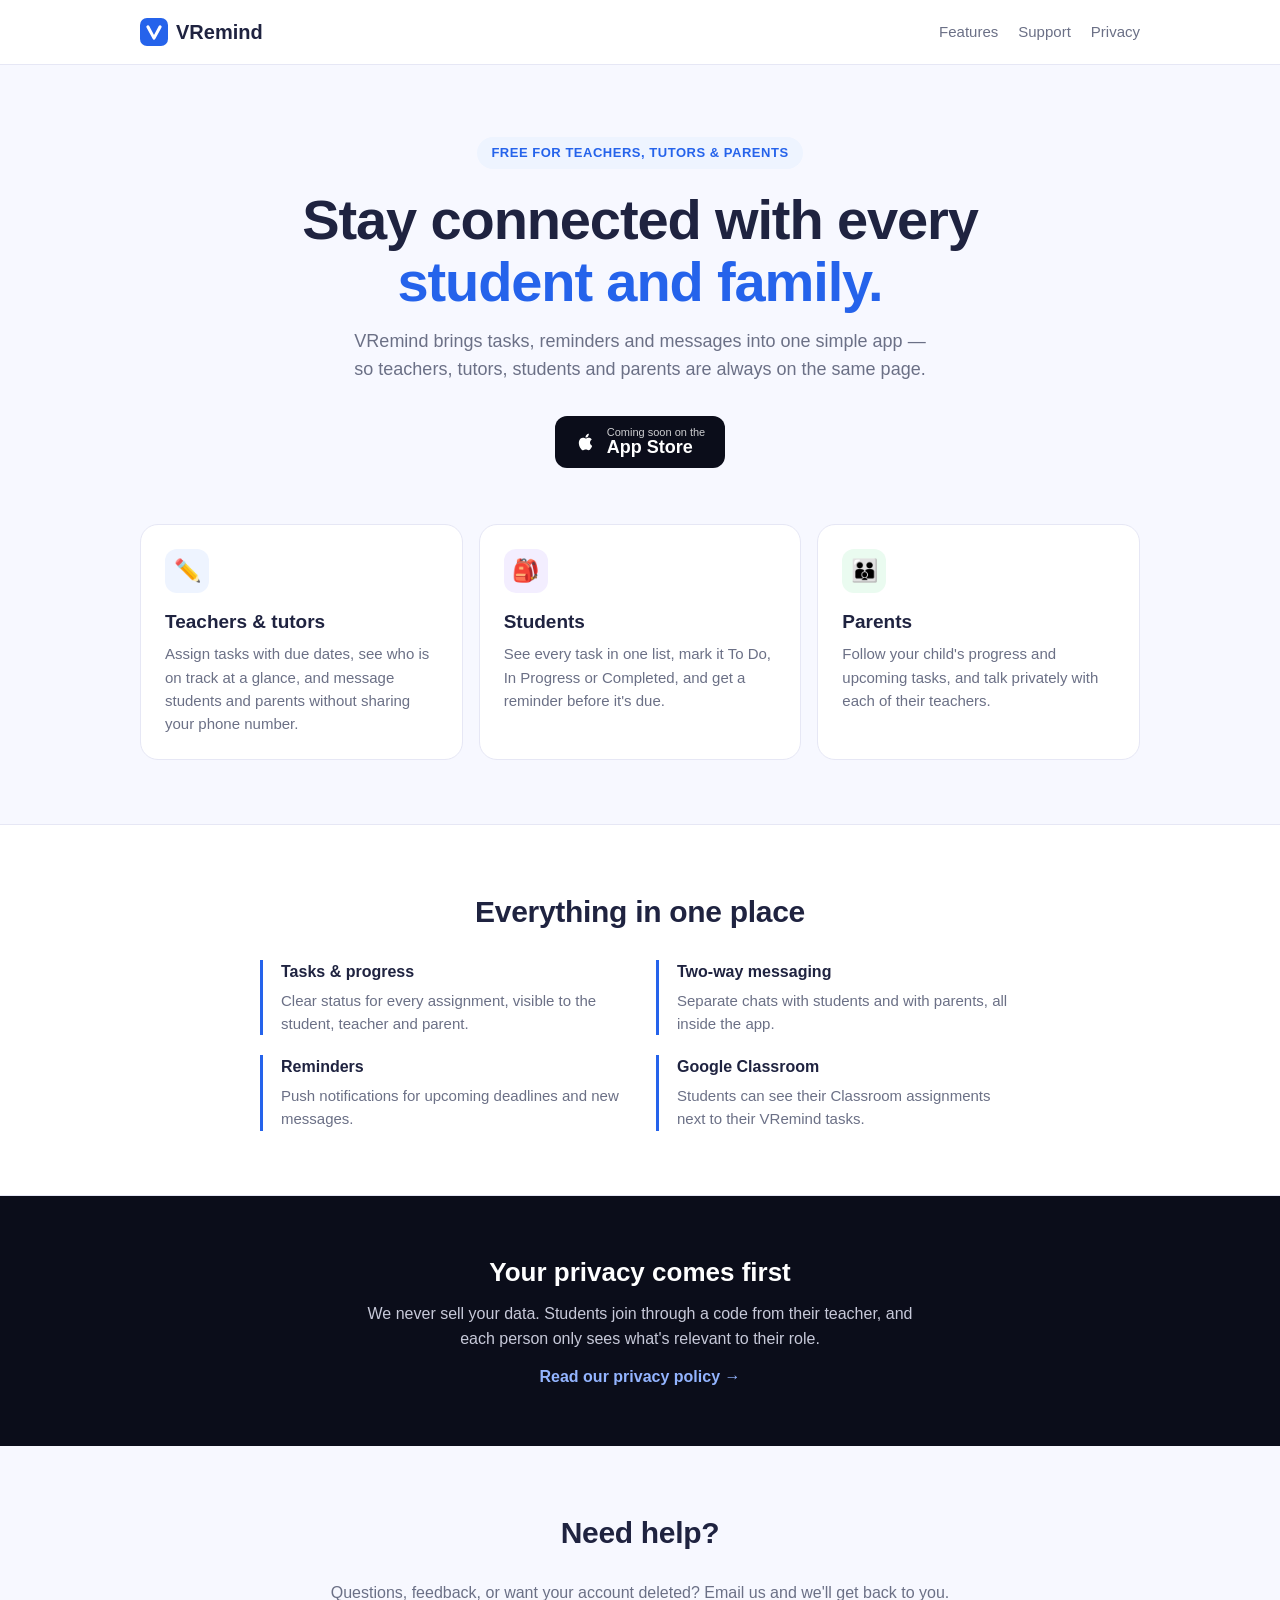
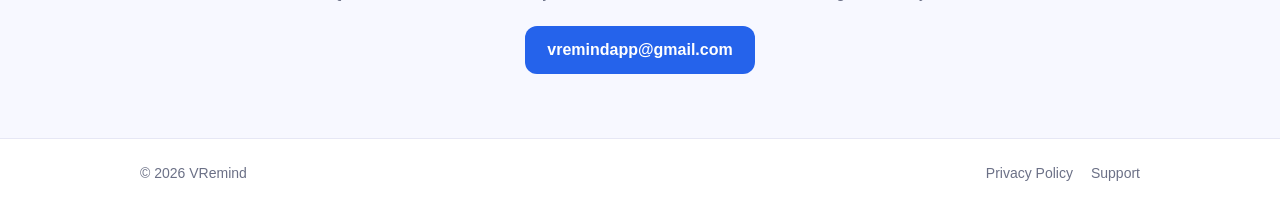
==== index.html @ 881593c6 "Add simple VRemind landing page and privacy policy Co-Authored-By: Claude Opus 5.5 <noreply@anthropi" ====
<!DOCTYPE html>
<html lang="en">
<head>
  <meta charset="UTF-8" />
  <meta name="viewport" content="width=device-width, initial-scale=1" />
  <title>VRemind — Stay connected with every student and family</title>
  <meta name="description" content="VRemind helps teachers, tutors, students and parents stay on the same page with tasks, reminders and two-way messaging. Free for teachers, tutors and parents." />
  <link rel="icon" href="favicon.svg" type="image/svg+xml" />
  <link rel="stylesheet" href="styles.css" />
</head>
<body>
  <header class="nav">
    <div class="wrap nav-inner">
      <a href="/" class="brand"><img src="favicon.svg" alt="" width="28" height="28" />VRemind</a>
      <nav class="nav-links">
        <a href="#features">Features</a>
        <a href="#support">Support</a>
        <a href="privacy.html">Privacy</a>
      </nav>
    </div>
  </header>

  <main>
    <section class="hero">
      <div class="wrap">
        <span class="pill">Free for teachers, tutors &amp; parents</span>
        <h1>Stay connected with every <span class="accent">student and family.</span></h1>
        <p class="lead">
          VRemind brings tasks, reminders and messages into one simple app — so teachers,
          tutors, students and parents are always on the same page.
        </p>
        <div class="cta">
          <span class="store-badge" aria-label="Coming soon on the App Store">
            <svg viewBox="0 0 24 24" width="22" height="22" aria-hidden="true"><path fill="currentColor" d="M16.37 12.6c-.02-2.26 1.85-3.35 1.93-3.4-1.05-1.54-2.69-1.75-3.27-1.77-1.39-.14-2.72.82-3.42.82-.71 0-1.8-.8-2.96-.78-1.52.02-2.92.89-3.7 2.25-1.58 2.74-.4 6.8 1.13 9.02.75 1.09 1.64 2.3 2.8 2.26 1.13-.05 1.55-.73 2.91-.73 1.36 0 1.74.73 2.93.71 1.21-.02 1.98-1.1 2.72-2.2.86-1.26 1.21-2.48 1.23-2.54-.03-.01-2.36-.9-2.38-3.58zM14.14 5.95c.62-.76 1.04-1.8.93-2.85-.9.04-1.99.6-2.63 1.35-.58.66-1.08 1.73-.95 2.75 1 .08 2.03-.51 2.65-1.25z"/></svg>
            <span><small>Coming soon on the</small>App Store</span>
          </span>
        </div>
      </div>
    </section>

    <section class="roles wrap" aria-label="Who it's for">
      <article class="card">
        <div class="icon blue">✏️</div>
        <h2>Teachers &amp; tutors</h2>
        <p>Assign tasks with due dates, see who is on track at a glance, and message students and parents without sharing your phone number.</p>
      </article>
      <article class="card">
        <div class="icon purple">🎒</div>
        <h2>Students</h2>
        <p>See every task in one list, mark it To Do, In Progress or Completed, and get a reminder before it's due.</p>
      </article>
      <article class="card">
        <div class="icon green">👪</div>
        <h2>Parents</h2>
        <p>Follow your child's progress and upcoming tasks, and talk privately with each of their teachers.</p>
      </article>
    </section>

    <section id="features" class="features">
      <div class="wrap">
        <h2 class="section-title">Everything in one place</h2>
        <ul class="feature-list">
          <li><strong>Tasks &amp; progress</strong><span>Clear status for every assignment, visible to the student, teacher and parent.</span></li>
          <li><strong>Two-way messaging</strong><span>Separate chats with students and with parents, all inside the app.</span></li>
          <li><strong>Reminders</strong><span>Push notifications for upcoming deadlines and new messages.</span></li>
          <li><strong>Google Classroom</strong><span>Students can see their Classroom assignments next to their VRemind tasks.</span></li>
        </ul>
      </div>
    </section>

    <section class="privacy-band">
      <div class="wrap">
        <h2>Your privacy comes first</h2>
        <p>We never sell your data. Students join through a code from their teacher, and each person only sees what's relevant to their role.</p>
        <a href="privacy.html" class="link">Read our privacy policy →</a>
      </div>
    </section>

    <section id="support" class="support wrap">
      <h2 class="section-title">Need help?</h2>
      <p>Questions, feedback, or want your account deleted? Email us and we'll get back to you.</p>
      <a class="btn" href="mailto:vremindapp@gmail.com">vremindapp@gmail.com</a>
    </section>
  </main>

  <footer class="footer">
    <div class="wrap footer-inner">
      <span>© <span id="year">2026</span> VRemind</span>
      <nav>
        <a href="privacy.html">Privacy Policy</a>
        <a href="#support">Support</a>
      </nav>
    </div>
  </footer>
  <script>document.getElementById('year').textContent = new Date().getFullYear();</script>
</body>
</html>
---- styles.css ----
:root {
  --bg: #f7f8ff;
  --surface: #ffffff;
  --text: #1f2340;
  --muted: #6b7086;
  --border: #e6e7f5;
  --blue: #2563eb;
  --blue-soft: #eef4ff;
  --dark: #0b0d1a;
}

* { box-sizing: border-box; }

body {
  margin: 0;
  font-family: -apple-system, BlinkMacSystemFont, "Segoe UI", Roboto, Helvetica, Arial, sans-serif;
  background: var(--bg);
  color: var(--text);
  line-height: 1.55;
  -webkit-font-smoothing: antialiased;
}

a { color: inherit; }

.wrap { max-width: 1040px; margin: 0 auto; padding: 0 20px; }

/* Nav */
.nav { background: var(--surface); border-bottom: 1px solid var(--border); position: sticky; top: 0; z-index: 10; }
.nav-inner { display: flex; align-items: center; justify-content: space-between; height: 64px; }
.brand { display: flex; align-items: center; gap: 8px; font-weight: 800; font-size: 20px; text-decoration: none; }
.nav-links { display: flex; gap: 20px; }
.nav-links a { text-decoration: none; color: var(--muted); font-size: 15px; font-weight: 500; }
.nav-links a:hover { color: var(--blue); }

/* Hero */
.hero { text-align: center; padding: 72px 0 56px; }
.pill { display: inline-block; background: var(--blue-soft); color: var(--blue); font-weight: 700; font-size: 13px; letter-spacing: .04em; text-transform: uppercase; padding: 6px 14px; border-radius: 999px; }
.hero h1 { font-size: clamp(34px, 6vw, 56px); line-height: 1.1; margin: 20px auto 16px; max-width: 760px; letter-spacing: -0.02em; }
.accent { color: var(--blue); }
.lead { font-size: 18px; color: var(--muted); max-width: 580px; margin: 0 auto; }
.cta { margin-top: 32px; display: flex; justify-content: center; }
.store-badge { display: inline-flex; align-items: center; gap: 10px; background: var(--dark); color: #fff; padding: 10px 20px; border-radius: 12px; text-align: left; }
.store-badge span { display: flex; flex-direction: column; font-size: 18px; font-weight: 600; line-height: 1.1; }
.store-badge small { font-size: 11px; font-weight: 400; opacity: .8; }

/* Roles */
.roles { display: grid; grid-template-columns: repeat(3, 1fr); gap: 16px; padding-bottom: 64px; }
.card { background: var(--surface); border: 1px solid var(--border); border-radius: 18px; padding: 24px; }
.card h2 { font-size: 19px; margin: 14px 0 6px; }
.card p { margin: 0; color: var(--muted); font-size: 15px; }
.icon { width: 44px; height: 44px; border-radius: 12px; display: grid; place-items: center; font-size: 22px; }
.icon.blue { background: #eef4ff; }
.icon.purple { background: #f3eeff; }
.icon.green { background: #eafbf0; }

/* Features */
.features { background: var(--surface); border-top: 1px solid var(--border); border-bottom: 1px solid var(--border); padding: 64px 0; }
.section-title { font-size: 30px; margin: 0 0 24px; text-align: center; letter-spacing: -0.01em; }
.feature-list { list-style: none; padding: 0; margin: 0 auto; max-width: 760px; display: grid; grid-template-columns: repeat(2, 1fr); gap: 20px 32px; }
.feature-list li { display: flex; flex-direction: column; gap: 4px; padding-left: 18px; border-left: 3px solid var(--blue); }
.feature-list span { color: var(--muted); font-size: 15px; }

/* Privacy band */
.privacy-band { background: var(--dark); color: #fff; text-align: center; padding: 56px 0; }
.privacy-band h2 { font-size: 26px; margin: 0 0 10px; }
.privacy-band p { color: #c7c9d9; max-width: 560px; margin: 0 auto 14px; }
.privacy-band .link { color: #93b4ff; font-weight: 600; text-decoration: none; }

/* Support */
.support { text-align: center; padding: 64px 20px; }
.support p { color: var(--muted); margin: 0 0 20px; }
.btn { display: inline-block; background: var(--blue); color: #fff; text-decoration: none; font-weight: 700; padding: 12px 22px; border-radius: 12px; }
.btn:hover { background: #1d4ed8; }

/* Footer */
.footer { border-top: 1px solid var(--border); background: var(--surface); padding: 24px 0; font-size: 14px; color: var(--muted); }
.footer-inner { display: flex; justify-content: space-between; align-items: center; gap: 12px; flex-wrap: wrap; }
.footer nav { display: flex; gap: 18px; }
.footer a { text-decoration: none; }
.footer a:hover { color: var(--blue); }

/* Privacy page */
.doc { max-width: 760px; padding-top: 48px; padding-bottom: 64px; }
.doc h1 { font-size: 36px; margin: 0 0 4px; }
.doc .updated { color: var(--muted); font-size: 14px; margin: 0 0 32px; }
.doc h2 { font-size: 20px; margin: 32px 0 8px; }
.doc p, .doc li { color: #3a3f5c; }
.doc code { background: var(--blue-soft); color: var(--blue); padding: 2px 6px; border-radius: 6px; font-size: 14px; }

@media (max-width: 760px) {
  .roles { grid-template-columns: 1fr; }
  .feature-list { grid-template-columns: 1fr; }
  .nav-links { gap: 14px; }
  .nav-links a[href="#features"] { display: none; }
  .hero { padding: 48px 0 40px; }
}
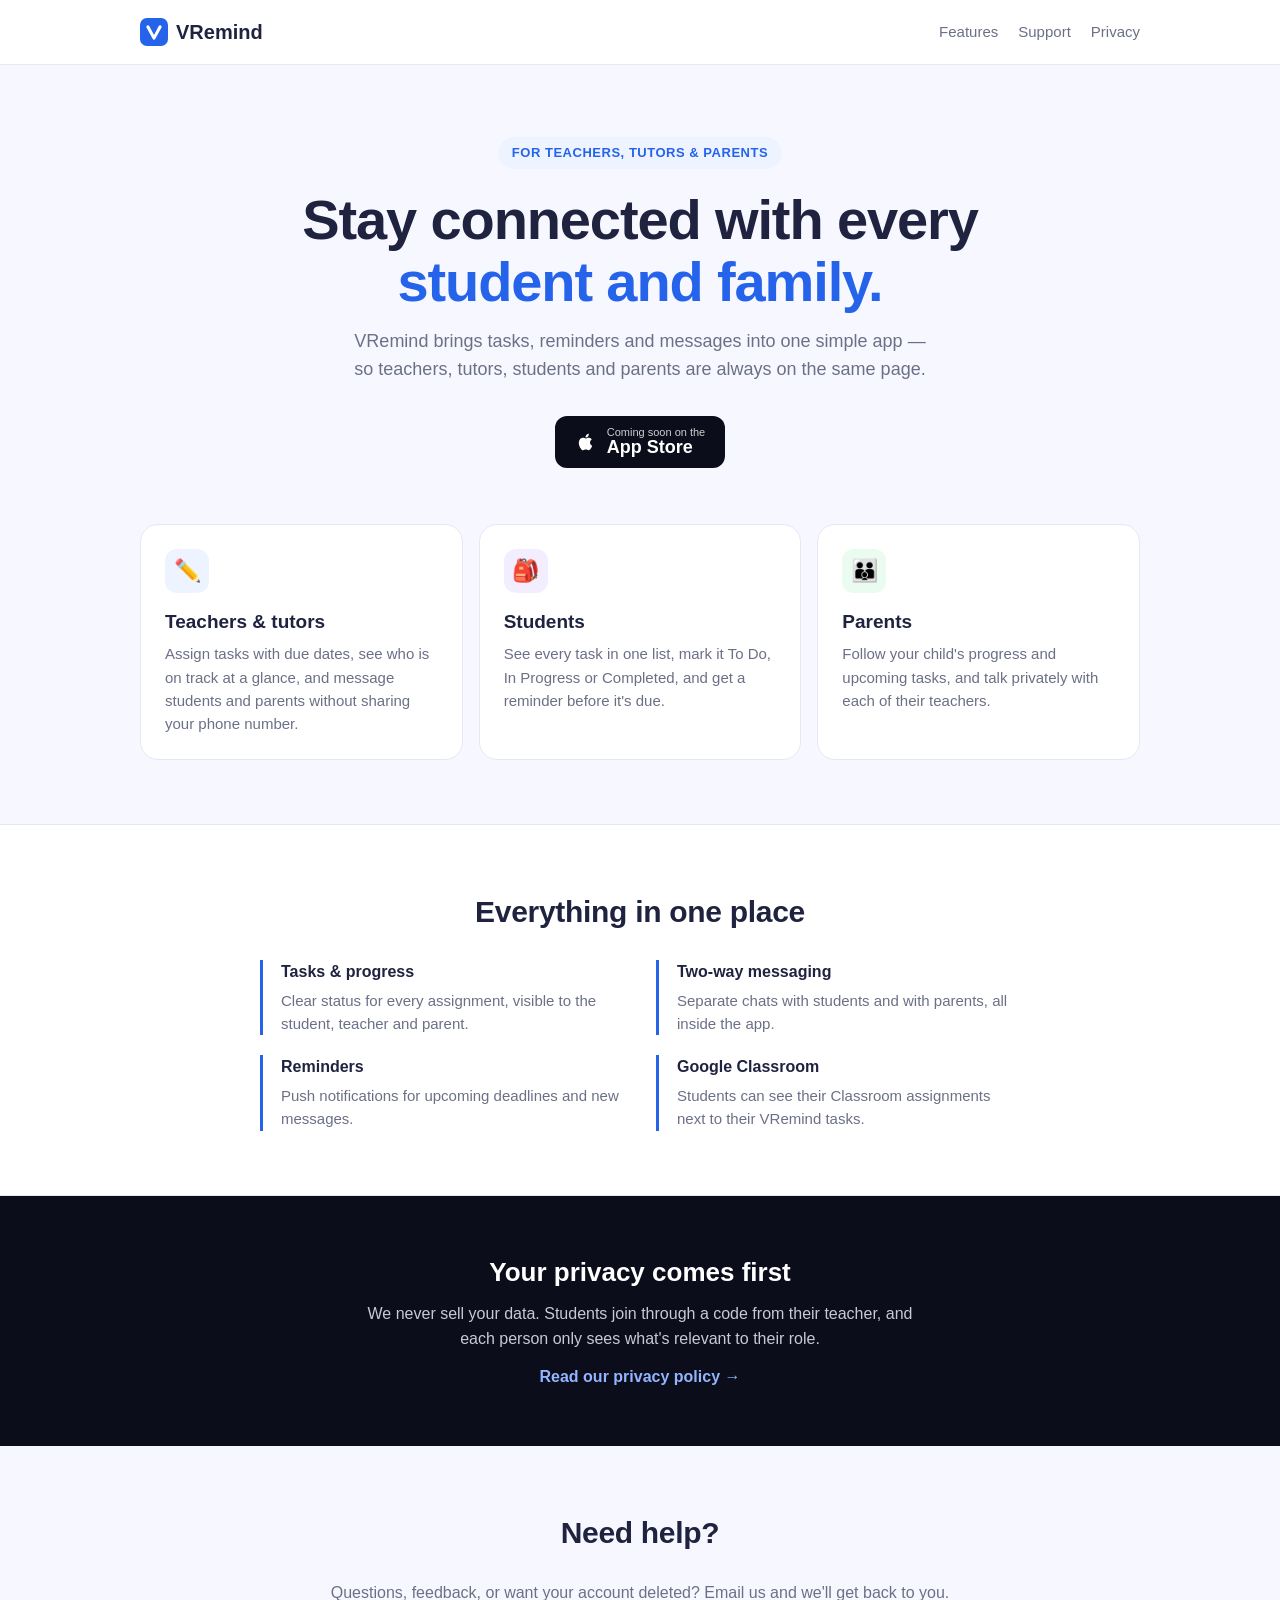
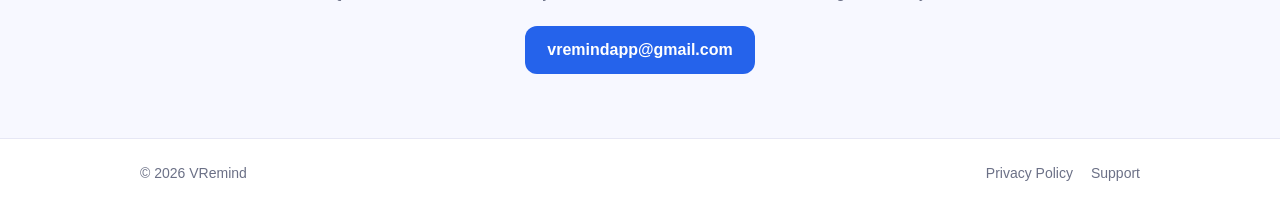
==== commit 7c6ebcc6: "Remove "Free" wording from the landing page Co-Authored-By: Claude Opus 5.5 <noreply@anthropic.com>" ====
--- a/index.html
+++ b/index.html
@@ -4,7 +4,7 @@
   <meta charset="UTF-8" />
   <meta name="viewport" content="width=device-width, initial-scale=1" />
   <title>VRemind — Stay connected with every student and family</title>
-  <meta name="description" content="VRemind helps teachers, tutors, students and parents stay on the same page with tasks, reminders and two-way messaging. Free for teachers, tutors and parents." />
+  <meta name="description" content="VRemind helps teachers, tutors, students and parents stay on the same page with tasks, reminders and two-way messaging." />
   <link rel="icon" href="favicon.svg" type="image/svg+xml" />
   <link rel="stylesheet" href="styles.css" />
 </head>
@@ -23,7 +23,7 @@
   <main>
     <section class="hero">
       <div class="wrap">
-        <span class="pill">Free for teachers, tutors &amp; parents</span>
+        <span class="pill">For teachers, tutors &amp; parents</span>
         <h1>Stay connected with every <span class="accent">student and family.</span></h1>
         <p class="lead">
           VRemind brings tasks, reminders and messages into one simple app — so teachers,
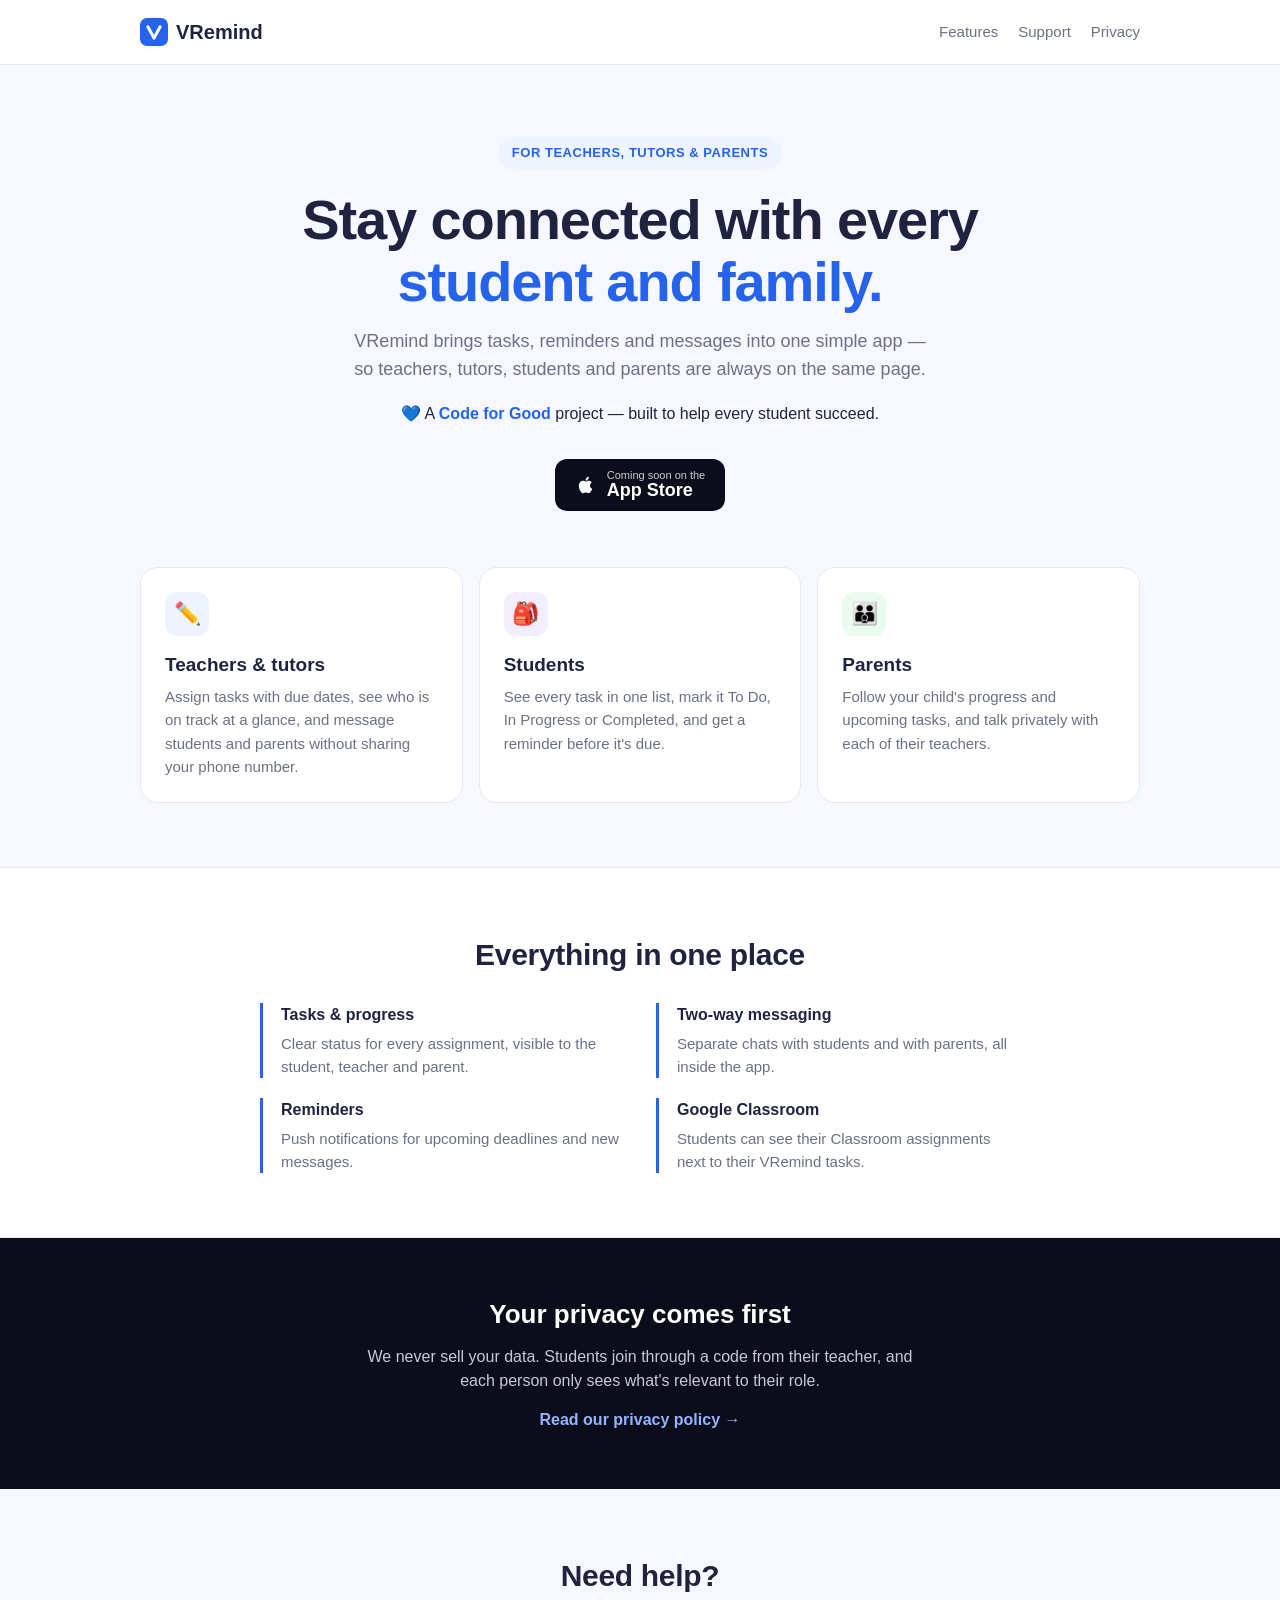
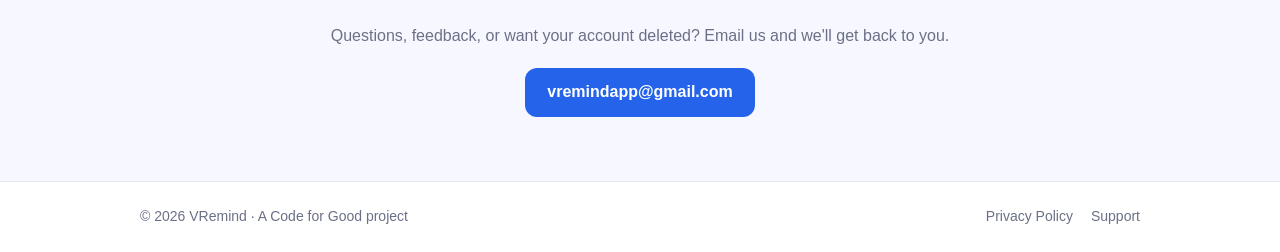
==== commit 0fc91f4d: "Add Code for Good line to the hero and footer Co-Authored-By: Claude Opus 5.5 <noreply@anthropic.com" ====
--- a/index.html
+++ b/index.html
@@ -29,6 +29,7 @@
           VRemind brings tasks, reminders and messages into one simple app — so teachers,
           tutors, students and parents are always on the same page.
         </p>
+        <p class="mission">💙 A <strong>Code for Good</strong> project — built to help every student succeed.</p>
         <div class="cta">
           <span class="store-badge" aria-label="Coming soon on the App Store">
             <svg viewBox="0 0 24 24" width="22" height="22" aria-hidden="true"><path fill="currentColor" d="M16.37 12.6c-.02-2.26 1.85-3.35 1.93-3.4-1.05-1.54-2.69-1.75-3.27-1.77-1.39-.14-2.72.82-3.42.82-.71 0-1.8-.8-2.96-.78-1.52.02-2.92.89-3.7 2.25-1.58 2.74-.4 6.8 1.13 9.02.75 1.09 1.64 2.3 2.8 2.26 1.13-.05 1.55-.73 2.91-.73 1.36 0 1.74.73 2.93.71 1.21-.02 1.98-1.1 2.72-2.2.86-1.26 1.21-2.48 1.23-2.54-.03-.01-2.36-.9-2.38-3.58zM14.14 5.95c.62-.76 1.04-1.8.93-2.85-.9.04-1.99.6-2.63 1.35-.58.66-1.08 1.73-.95 2.75 1 .08 2.03-.51 2.65-1.25z"/></svg>
@@ -85,7 +86,7 @@
 
   <footer class="footer">
     <div class="wrap footer-inner">
-      <span>© <span id="year">2026</span> VRemind</span>
+      <span>© <span id="year">2026</span> VRemind · A Code for Good project</span>
       <nav>
         <a href="privacy.html">Privacy Policy</a>
         <a href="#support">Support</a>
--- a/styles.css
+++ b/styles.css
@@ -94,3 +94,6 @@
   .nav-links a[href="#features"] { display: none; }
   .hero { padding: 48px 0 40px; }
 }
+
+.mission { margin: 18px auto 0; color: var(--text); font-size: 16px; }
+.mission strong { color: var(--blue); }
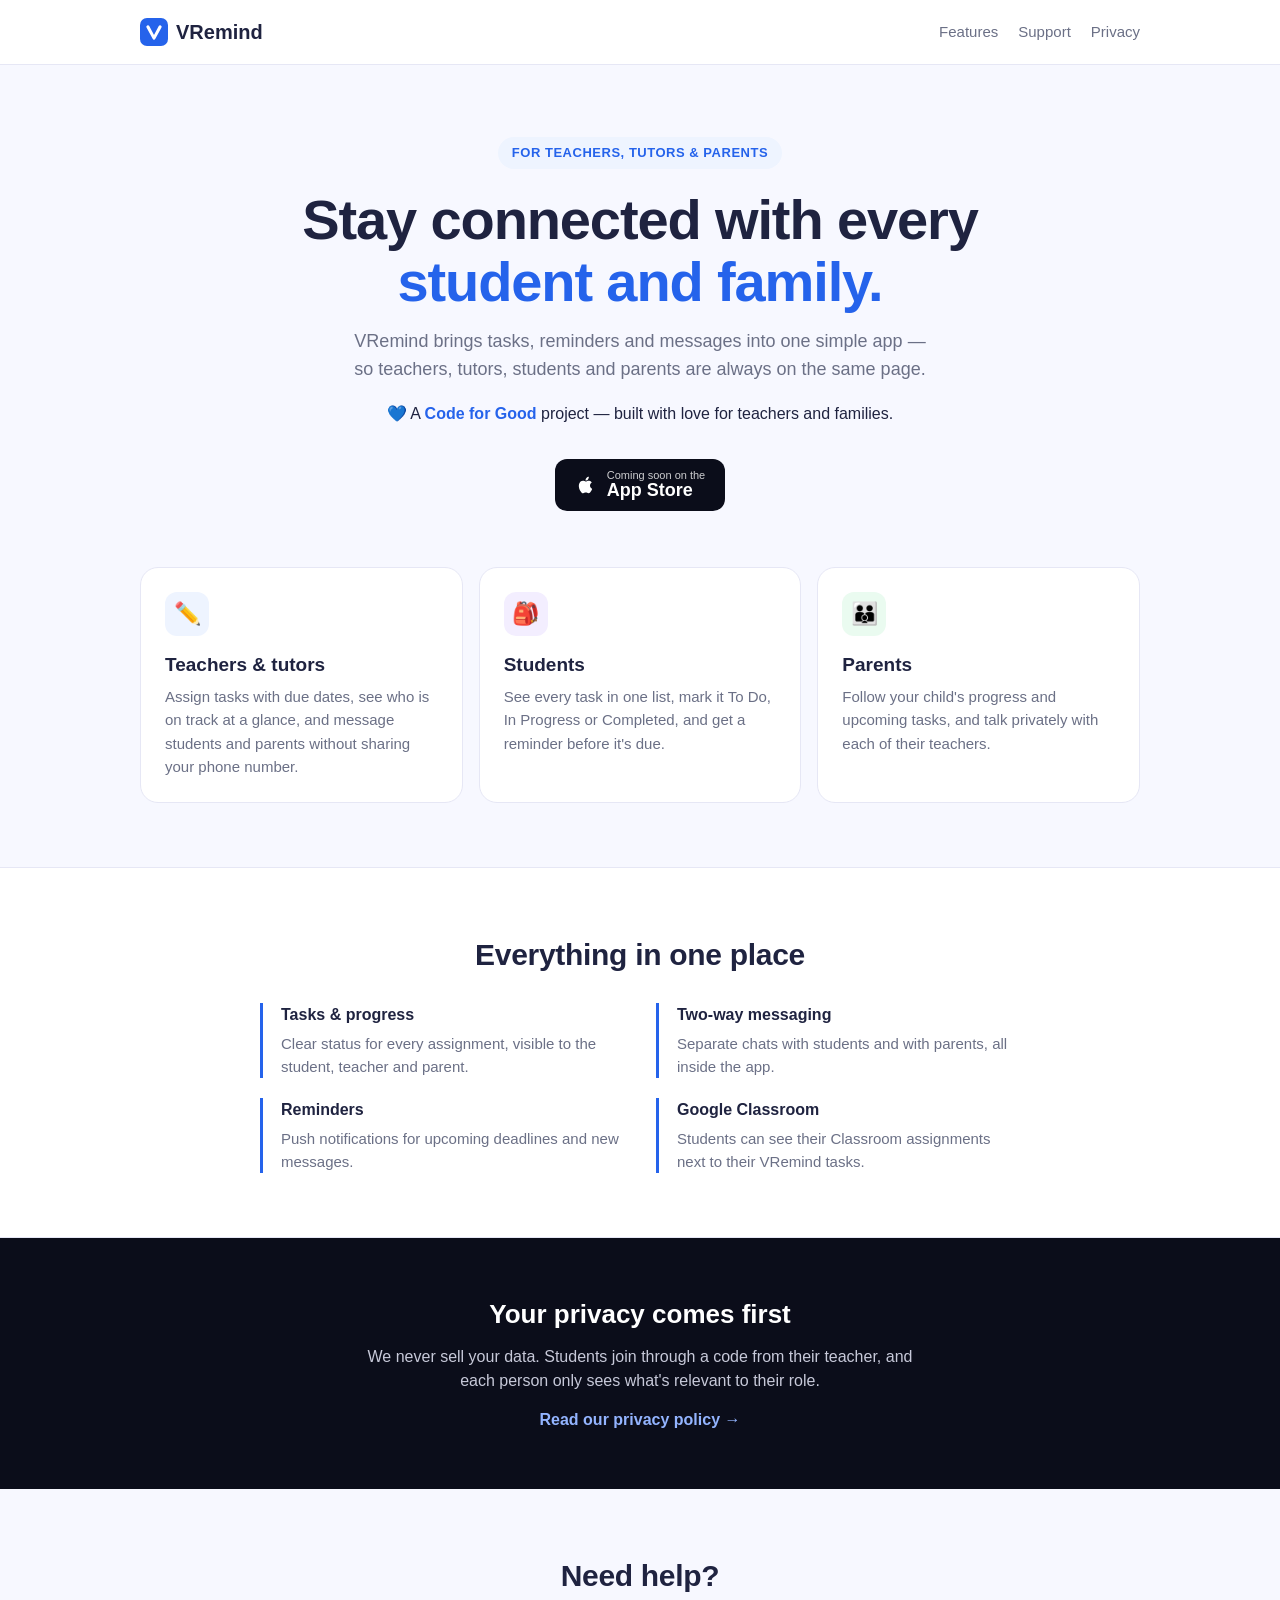
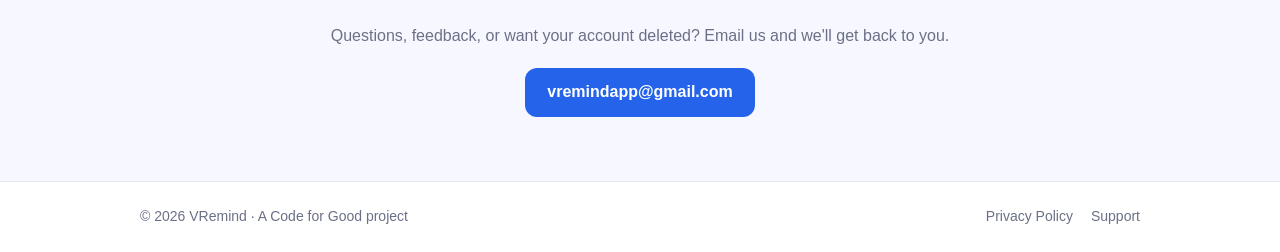
==== commit 08618dd6: "Reword Code for Good line Co-Authored-By: Claude Opus 5.5 <noreply@anthropic.com>" ====
--- a/index.html
+++ b/index.html
@@ -29,7 +29,7 @@
           VRemind brings tasks, reminders and messages into one simple app — so teachers,
           tutors, students and parents are always on the same page.
         </p>
-        <p class="mission">💙 A <strong>Code for Good</strong> project — built to help every student succeed.</p>
+        <p class="mission">💙 A <strong>Code for Good</strong> project — built with love for teachers and families.</p>
         <div class="cta">
           <span class="store-badge" aria-label="Coming soon on the App Store">
             <svg viewBox="0 0 24 24" width="22" height="22" aria-hidden="true"><path fill="currentColor" d="M16.37 12.6c-.02-2.26 1.85-3.35 1.93-3.4-1.05-1.54-2.69-1.75-3.27-1.77-1.39-.14-2.72.82-3.42.82-.71 0-1.8-.8-2.96-.78-1.52.02-2.92.89-3.7 2.25-1.58 2.74-.4 6.8 1.13 9.02.75 1.09 1.64 2.3 2.8 2.26 1.13-.05 1.55-.73 2.91-.73 1.36 0 1.74.73 2.93.71 1.21-.02 1.98-1.1 2.72-2.2.86-1.26 1.21-2.48 1.23-2.54-.03-.01-2.36-.9-2.38-3.58zM14.14 5.95c.62-.76 1.04-1.8.93-2.85-.9.04-1.99.6-2.63 1.35-.58.66-1.08 1.73-.95 2.75 1 .08 2.03-.51 2.65-1.25z"/></svg>
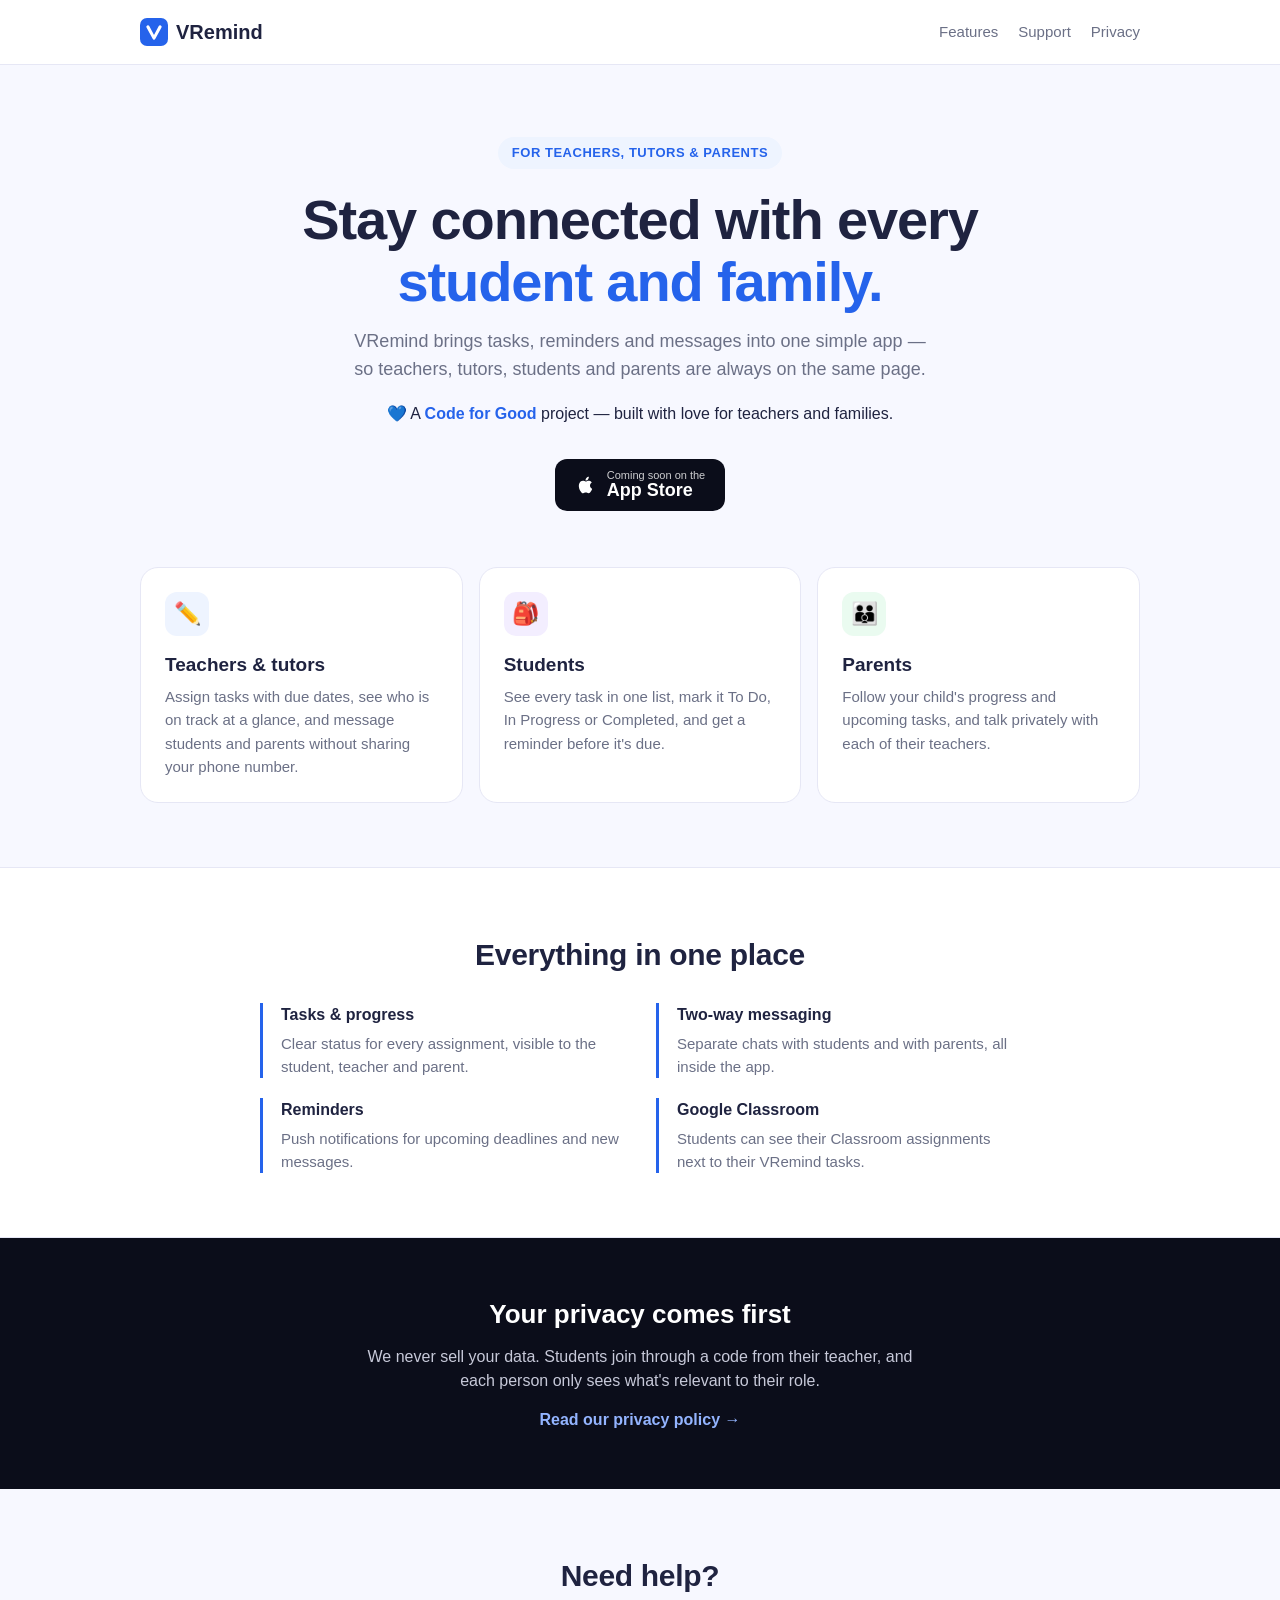
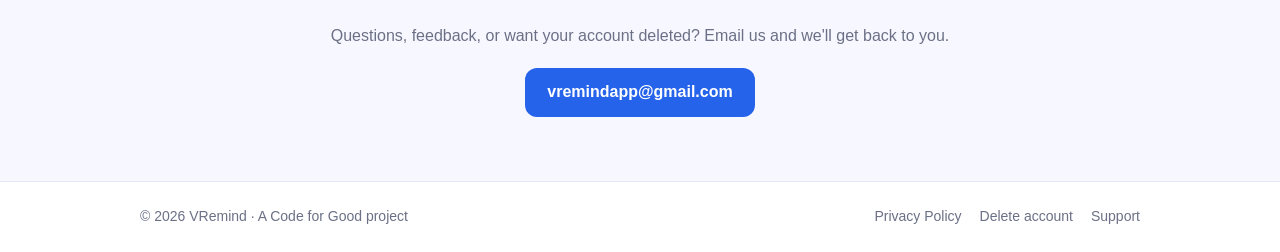
==== commit 9009e93b: "Add an account deletion page and link it from the footer and privacy policy Co-Authored-By: Claude O" ====
--- a/index.html
+++ b/index.html
@@ -89,6 +89,7 @@
       <span>© <span id="year">2026</span> VRemind · A Code for Good project</span>
       <nav>
         <a href="privacy.html">Privacy Policy</a>
+        <a href="delete-account.html">Delete account</a>
         <a href="#support">Support</a>
       </nav>
     </div>
